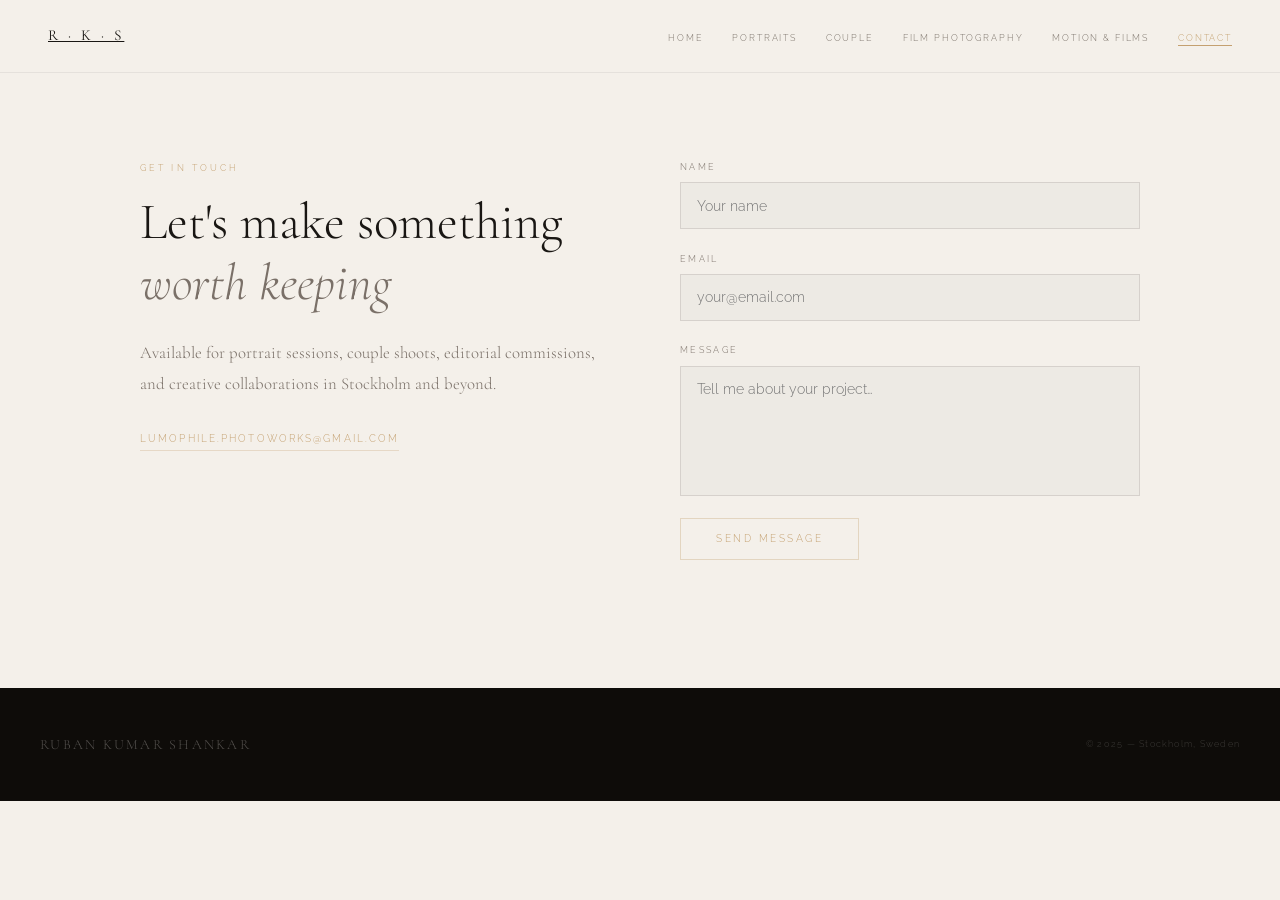
==== contact.html @ 55013506 "Add files via upload" ====
<!DOCTYPE html>
<html lang="en">
<head>
  <meta charset="UTF-8"/>
  <meta name="viewport" content="width=device-width, initial-scale=1.0"/>
  <title>Contact — Ruban Kumar Shankar</title>
  <link rel="preconnect" href="https://fonts.googleapis.com"/>
  <link rel="preconnect" href="https://fonts.gstatic.com" crossorigin/>
  <link href="https://fonts.googleapis.com/css2?family=Cormorant+Garamond:ital,wght@0,300;0,400;0,500;1,300;1,400&family=Raleway:wght@200;300;400;500&display=swap" rel="stylesheet"/>
  <link rel="stylesheet" href="style.css"/>
</head>
<body>
<nav id="main-nav">
  <a class="nav-brand" href="index.html">R · K · S</a>
  <ul class="nav-links" id="nav-links">
    <li><a id="nav-home" href="index.html">Home</a></li>
    <li><a id="nav-portraits" href="portraits.html">Portraits</a></li>
    <li><a id="nav-couple" href="couple.html">Couple</a></li>
    <li><a id="nav-film" href="film.html">Film Photography</a></li>
    <li><a id="nav-motion" href="motion.html">Motion &amp; Films</a></li>
    <li><a id="nav-contact" href="contact.html">Contact</a></li>
  </ul>
  <button class="nav-toggle" id="nav-toggle" aria-label="Menu">
    <span></span><span></span><span></span>
  </button>
</nav>
<section class="contact-page">
    <div class="container">
      <div class="contact-inner">
        <div class="contact-left reveal">
          <span class="section-label">Get in Touch</span>
          <h2>Let's make something<br><em>worth keeping</em></h2>
          <p>Available for portrait sessions, couple shoots, editorial commissions, and creative collaborations in Stockholm and beyond.</p>
          <a class="email-link" href="mailto:lumophile.photoworks@gmail.com">lumophile.photoworks@gmail.com</a>
        </div>
        <div class="reveal" style="transition-delay:.15s">
          <form class="contact-form" id="contact-form" name="contact" method="POST" data-netlify="true" netlify-honeypot="bot-field" action="thank-you.html">
            <input type="hidden" name="form-name" value="contact"/>
            <p hidden>
              <label>Don’t fill this out if you're human: <input name="bot-field"/></label>
            </p>
            <div class="form-field"><label for="cf-name">Name</label><input type="text" id="cf-name" name="name" placeholder="Your name" required/></div>
            <div class="form-field"><label for="cf-email">Email</label><input type="email" id="cf-email" name="email" placeholder="your@email.com" required/></div>
            <div class="form-field"><label for="cf-msg">Message</label><textarea id="cf-msg" name="message" placeholder="Tell me about your project…" required></textarea></div>
            <button class="btn-submit" type="submit">Send Message</button>
            <p class="form-success" id="form-success">Sending…</p>
          </form>
        </div>
      </div>
    </div>
  </section>
  <footer><span class="footer-brand">Ruban Kumar Shankar</span><span class="footer-copy">© 2025 — Stockholm, Sweden</span></footer>
<div class="modal-overlay" id="session-modal" onclick="closeModal(event)">
  <div class="modal-nav-bar" onclick="event.stopPropagation()">
    <div>
      <div class="modal-title" id="modal-title">Session</div>
      <div class="modal-meta" id="modal-meta">Portrait · Stockholm</div>
    </div>
    <button class="modal-close" onclick="closeModalBtn()">✕</button>
  </div>
  <div class="modal-body" onclick="event.stopPropagation()" id="modal-body"></div>
</div>
<script src="site.js"></script>
</body>
</html>
---- style.css ----
:root {
      --ink:   #191613;
      --paper: #f4f0ea;
      --ghost: #edeae4;
      --warm:  #c4a070;
      --muted: #7a7068;
      --serif: 'Cormorant Garamond', Georgia, serif;
      --sans:  'Raleway', sans-serif;
      --ease:  cubic-bezier(.25,.46,.45,.94);
    }
    *, *::before, *::after { box-sizing: border-box; margin: 0; padding: 0; }
    html { scroll-behavior: smooth; }
    body { background: var(--paper); color: var(--ink); font-family: var(--sans); font-weight: 300; line-height: 1.7; overflow-x: hidden; }

    /* PAGE SYSTEM */
    .page { display: none; }
    .page.active { display: block; animation: pageIn .65s var(--ease) forwards; }
    @keyframes pageIn { from { opacity:0; transform:translateY(14px); } to { opacity:1; transform:translateY(0); } }

    /* NAV */
    nav { position:fixed; top:0; left:0; right:0; z-index:200; display:flex; align-items:center; justify-content:space-between; padding:1.4rem 3rem; transition:background .4s var(--ease), box-shadow .4s; }
    nav.scrolled { background:rgba(244,240,234,.93); backdrop-filter:blur(14px); -webkit-backdrop-filter:blur(14px); box-shadow:0 1px 0 rgba(0,0,0,.06); }
    .nav-brand { font-family:var(--serif); font-size:.95rem; font-weight:400; letter-spacing:.2em; text-transform:uppercase; color:var(--paper); cursor:pointer; transition:color .3s; }
    nav.scrolled .nav-brand { color:var(--ink); }
    .nav-links { display:flex; gap:1.8rem; list-style:none; }
    .nav-links a { font-size:.58rem; letter-spacing:.2em; text-transform:uppercase; color:rgba(244,240,234,.8); text-decoration:none; cursor:pointer; position:relative; transition:color .3s; white-space:nowrap; }
    .nav-links a::after { content:''; position:absolute; bottom:-3px; left:0; width:0; height:1px; background:var(--warm); transition:width .35s var(--ease); }
    .nav-links a:hover::after, .nav-links a.active::after { width:100%; }
    .nav-links a.active { color:var(--warm); }
    nav.scrolled .nav-links a { color:var(--muted); }
    nav.scrolled .nav-links a.active { color:var(--warm); }
    .nav-toggle { display:none; background:none; border:none; cursor:pointer; padding:4px; }
    .nav-toggle span { display:block; width:20px; height:1px; background:var(--paper); margin:5px 0; transition:background .3s; }
    nav.scrolled .nav-toggle span { background:var(--ink); }

    /* HERO */
    .hero { height:100vh; min-height:580px; background:var(--ink); display:flex; flex-direction:column; align-items:center; justify-content:center; position:relative; overflow:hidden; }
    .hero::before { content:''; position:absolute; inset:0; background:radial-gradient(ellipse 80% 70% at 30% 60%, rgba(50,32,14,.6) 0%, transparent 70%), radial-gradient(ellipse 60% 60% at 75% 30%, rgba(20,28,38,.5) 0%, transparent 65%), linear-gradient(175deg, #1e1810 0%, #12100d 40%, #0e0c09 100%); }
    .hero::after { content:''; position:absolute; inset:0; pointer-events:none; z-index:1; background:repeating-linear-gradient(0deg, transparent, transparent 2px, rgba(255,255,255,.012) 2px, rgba(255,255,255,.012) 3px); }
    .hero-content { position:relative; z-index:2; text-align:center; padding:0 2rem; }
    .hero-eyebrow { font-size:.58rem; letter-spacing:.4em; text-transform:uppercase; color:var(--warm); opacity:0; animation:up .9s var(--ease) .3s forwards; }
    .hero-name { font-family:var(--serif); font-size:clamp(3.2rem, 9vw, 8rem); font-weight:300; line-height:1.0; letter-spacing:.04em; color:var(--paper); margin:.9rem 0 .5rem; opacity:0; animation:up 1s var(--ease) .55s forwards; }
    .hero-name em { font-style:italic; color:rgba(244,240,234,.5); font-weight:300; }
    .hero-sub { font-family:var(--serif); font-size:clamp(.95rem,2vw,1.25rem); font-style:italic; font-weight:300; color:rgba(244,240,234,.45); letter-spacing:.05em; opacity:0; animation:up .9s var(--ease) .8s forwards; }
    .hero-cta { display:inline-block; margin-top:2.8rem; font-size:.58rem; letter-spacing:.26em; text-transform:uppercase; color:var(--warm); text-decoration:none; cursor:pointer; border:1px solid rgba(196,160,112,.35); padding:.85rem 2.2rem; transition:background .3s, color .3s, border-color .3s; opacity:0; animation:up .8s var(--ease) 1.1s forwards; }
    .hero-cta:hover { background:var(--warm); color:var(--ink); border-color:var(--warm); }
    .hero-scroll { position:absolute; bottom:2.5rem; left:50%; transform:translateX(-50%); display:flex; flex-direction:column; align-items:center; gap:.5rem; cursor:pointer; opacity:0; animation:up .7s var(--ease) 1.5s forwards; }
    .hero-scroll span { font-size:.5rem; letter-spacing:.28em; text-transform:uppercase; color:rgba(244,240,234,.3); }
    .scroll-line { width:1px; height:44px; background:linear-gradient(to bottom, var(--warm), transparent); animation:pulse 2.2s ease-in-out infinite; }
    @keyframes pulse { 0%,100%{opacity:.35} 50%{opacity:1} }
    @keyframes up { from{opacity:0;transform:translateY(22px)} to{opacity:1;transform:translateY(0)} }

    /* LAYOUT */
    .container { max-width:1080px; margin:0 auto; padding:0 2.5rem; }
    .container-wide { max-width:1300px; margin:0 auto; padding:0 2rem; }
    section { padding:7rem 0; }
    .section-label { font-size:.57rem; letter-spacing:.34em; text-transform:uppercase; color:var(--warm); margin-bottom:1rem; display:block; }
    .section-heading { font-family:var(--serif); font-size:clamp(2rem,5vw,3.6rem); font-weight:300; line-height:1.15; color:var(--ink); }
    .section-heading em { font-style:italic; color:var(--muted); }
    .reveal { opacity:0; transform:translateY(28px); transition:opacity .8s var(--ease), transform .8s var(--ease); }
    .reveal.visible { opacity:1; transform:translateY(0); }

    /* ABOUT */
    .about { background:var(--paper); }
    .about-grid { display:grid; grid-template-columns:1fr 1fr; gap:5rem; align-items:center; }
    .about-text p { font-family:var(--serif); font-size:1.18rem; font-weight:300; line-height:1.85; color:var(--muted); margin-top:1.6rem; }
    .about-text p strong { color:var(--ink); font-weight:400; }
    .divider { width:38px; height:1px; background:var(--warm); margin:1.8rem 0; }
    .about-quote { background:var(--ghost); padding:2.8rem 2.4rem; border-left:2px solid var(--warm); }
    .about-quote blockquote { font-family:var(--serif); font-size:1.4rem; font-weight:300; font-style:italic; line-height:1.65; color:var(--ink); }
    .about-quote cite { display:block; margin-top:1.3rem; font-style:normal; font-size:.58rem; letter-spacing:.22em; text-transform:uppercase; color:var(--warm); }

    /* HOME WORK TEASER */
    .work-teaser { background:var(--ink); }
    .work-teaser-header { display:flex; justify-content:space-between; align-items:flex-end; margin-bottom:3rem; }
    .work-teaser-header a { font-size:.58rem; letter-spacing:.22em; text-transform:uppercase; color:var(--warm); text-decoration:none; cursor:pointer; border-bottom:1px solid rgba(196,160,112,.3); padding-bottom:2px; transition:border-color .3s; }
    .work-teaser-header a:hover { border-color:var(--warm); }
    .home-feature-grid { display:grid; grid-template-columns:1fr 1fr; gap:1.2rem; }
    .home-feature-card { position:relative; overflow:hidden; aspect-ratio:4/5; cursor:pointer; background:#1a1612; }
    .home-feature-card img { width:100%; height:100%; object-fit:cover; filter:brightness(.92) saturate(.85); transition:transform .7s var(--ease), filter .7s var(--ease); display:block; }
    .home-feature-card:hover img { transform:scale(1.04); filter:brightness(.75) saturate(.7); }
    .home-feature-card .card-label { position:absolute; bottom:0; left:0; right:0; padding:2.5rem 1.5rem 1.5rem; background:linear-gradient(to top, rgba(10,8,6,.85), transparent); opacity:0; transform:translateY(6px); transition:opacity .4s var(--ease), transform .4s var(--ease); }
    .home-feature-card:hover .card-label { opacity:1; transform:translateY(0); }
    .card-label span { font-size:.58rem; letter-spacing:.24em; text-transform:uppercase; color:var(--paper); }
    .card-label .cat { color:var(--warm); font-size:.52rem; display:block; margin-bottom:.3rem; }

    /* GALLERY HERO */
    .gallery-hero { padding-top:10rem; padding-bottom:5rem; background:var(--paper); text-align:center; }
    .gallery-hero p { font-family:var(--serif); font-style:italic; font-size:1.1rem; color:var(--muted); max-width:540px; margin:1.2rem auto 0; }

    /* PORTRAITS GRID */
    .portraits-grid { display:grid; grid-template-columns:repeat(3,1fr); gap:2px; background:rgba(25,22,19,.06); }
    .portrait-card { position:relative; overflow:hidden; aspect-ratio:3/4; cursor:pointer; background:var(--ghost); }
    .portrait-card img { width:100%; height:100%; object-fit:cover; display:block; filter:brightness(.95) saturate(.88); transition:transform .7s var(--ease), filter .6s var(--ease); }
    .portrait-card:hover img { transform:scale(1.05); filter:brightness(.72) saturate(.7); }
    .portrait-card .p-label { position:absolute; bottom:0; left:0; right:0; padding:3rem 1.2rem 1.2rem; background:linear-gradient(to top, rgba(12,10,8,.9), transparent); transform:translateY(8px); opacity:0; transition:opacity .4s var(--ease), transform .4s var(--ease); }
    .portrait-card:hover .p-label { opacity:1; transform:translateY(0); }
    .p-label .name { font-family:var(--serif); font-size:1.2rem; font-weight:300; color:var(--paper); }
    .p-label .type { font-size:.52rem; letter-spacing:.24em; text-transform:uppercase; color:var(--warm); }

    /* COUPLE GRID */
    .couple-grid { display:grid; grid-template-columns:1fr 1fr; gap:1.5rem; margin-top:3.5rem; }
    .couple-card { position:relative; overflow:hidden; aspect-ratio:4/5; cursor:pointer; background:var(--ghost); }
    .couple-card img { width:100%; height:100%; object-fit:cover; display:block; filter:brightness(.95) saturate(.82); transition:transform .7s var(--ease), filter .6s var(--ease); }
    .couple-card:hover img { transform:scale(1.04); filter:brightness(.72) saturate(.7); }
    .couple-card .c-label { position:absolute; bottom:0; left:0; right:0; padding:3rem 1.5rem 1.5rem; background:linear-gradient(to top, rgba(12,10,8,.88), transparent); transform:translateY(6px); opacity:0; transition:opacity .4s var(--ease), transform .4s var(--ease); }
    .couple-card:hover .c-label { opacity:1; transform:translateY(0); }
    .c-label .name { font-family:var(--serif); font-size:1.25rem; font-weight:300; color:var(--paper); }
    .c-label .type { font-size:.52rem; letter-spacing:.24em; text-transform:uppercase; color:var(--warm); }

    /* MODAL */
    .modal-overlay { position:fixed; inset:0; z-index:500; background:rgba(15,12,10,.97); backdrop-filter:blur(8px); display:none; flex-direction:column; opacity:0; transition:opacity .4s var(--ease); }
    .modal-overlay.open { display:flex; }
    .modal-overlay.visible { opacity:1; }
    .modal-nav-bar { display:flex; align-items:center; justify-content:space-between; padding:1.4rem 2.5rem; border-bottom:1px solid rgba(244,240,234,.08); flex-shrink:0; }
    .modal-title { font-family:var(--serif); font-size:1.5rem; font-weight:300; color:var(--paper); }
    .modal-meta { font-size:.55rem; letter-spacing:.22em; text-transform:uppercase; color:var(--warm); margin-top:.2rem; }
    .modal-close { background:none; border:1px solid rgba(244,240,234,.15); color:var(--paper); width:36px; height:36px; cursor:pointer; font-size:1rem; display:flex; align-items:center; justify-content:center; transition:background .3s; }
    .modal-close:hover { background:rgba(244,240,234,.08); }
    .modal-body { flex:1; overflow:auto; padding:2rem 2.5rem 2.5rem; display:flex; flex-direction:column; }
    .modal-embed { position:relative; flex:1; min-height:400px; }
    .modal-embed iframe { position:absolute; inset:0; width:100%; height:100%; border:none; }
    .modal-cover { display:flex; flex-direction:column; align-items:center; justify-content:center; gap:2rem; flex:1; }
    .modal-cover img { max-height:60vh; max-width:100%; object-fit:contain; filter:brightness(.94) saturate(.86); }
    .modal-cover-note { text-align:center; max-width:440px; }
    .modal-cover-note .label { font-size:.55rem; letter-spacing:.26em; text-transform:uppercase; color:var(--warm); margin-bottom:.8rem; display:block; }
    .modal-cover-note p { font-family:var(--serif); font-style:italic; font-size:.95rem; color:rgba(244,240,234,.4); line-height:1.7; }

    /* FILM PAGE */
    .film-dark-hero { height:65vh; min-height:440px; background:linear-gradient(155deg, #1c1510, #0d0b09 55%, #1a1610); display:flex; flex-direction:column; align-items:center; justify-content:center; position:relative; overflow:hidden; }
    .film-dark-hero::before { content:''; position:absolute; inset:0; background:repeating-linear-gradient(0deg, transparent, transparent 3px, rgba(255,255,255,.007) 3px, rgba(255,255,255,.007) 4px); }
    .film-dark-hero-content { position:relative; z-index:1; text-align:center; padding:0 2rem; }
    .film-dark-hero h1 { font-family:var(--serif); font-size:clamp(2.8rem,8vw,6.5rem); font-weight:300; color:var(--paper); letter-spacing:.07em; line-height:1.05; }
    .film-dark-hero p { font-family:var(--serif); font-style:italic; font-size:1.05rem; color:rgba(244,240,234,.4); margin-top:.8rem; }
    .film-intro { background:var(--paper); padding:5rem 0 3rem; }
    .film-intro-inner { max-width:640px; margin:0 auto; text-align:center; }
    .film-intro-inner p { font-family:var(--serif); font-size:1.15rem; font-weight:300; font-style:italic; line-height:1.85; color:var(--muted); }
    .film-intro-inner .hr { width:36px; height:1px; background:var(--warm); margin:2.2rem auto; }
    .film-embed-section { background:var(--ghost); padding:4rem 0 6rem; }
    .embed-block { max-width:1100px; margin:0 auto; padding:0 2rem; }
    .embed-label { font-size:.56rem; letter-spacing:.3em; text-transform:uppercase; color:var(--warm); margin-bottom:1.5rem; display:block; }
    .lr-wrap { position:relative; padding-bottom:56%; height:0; overflow:hidden; box-shadow:0 24px 72px rgba(18,15,12,.2); border:1px solid rgba(122,112,104,.12); }
    .lr-wrap iframe { position:absolute; top:0; left:0; width:100%; height:100%; border:none; }

    /* MOTION PAGE */
    .motion-page { padding-top:10rem; padding-bottom:8rem; }
    .motion-content p { font-family:var(--serif); font-size:1.1rem; font-weight:300; line-height:1.85; color:var(--muted); margin-top:1.4rem; }
    .motion-project { margin-top:5rem; }
    .project-head { margin-bottom:2rem; }
    .project-head h3 { font-family:var(--serif); font-size:2rem; font-weight:300; }
    .project-head p { font-family:var(--serif); font-style:italic; color:var(--muted); margin-top:.5rem; line-height:1.7; }
    .video-embed { position:relative; padding-bottom:56.25%; height:0; overflow:hidden; background:var(--ink); box-shadow:0 20px 60px rgba(18,15,12,.18); }
    .video-embed iframe { position:absolute; inset:0; width:100%; height:100%; border:none; }
    .video-placeholder { position:absolute; inset:0; display:flex; flex-direction:column; align-items:center; justify-content:center; gap:1rem; }
    .video-placeholder p { font-size:.6rem; letter-spacing:.22em; text-transform:uppercase; color:rgba(244,240,234,.3); }
    .play-icon { width:56px; height:56px; border:1px solid rgba(244,240,234,.2); border-radius:50%; display:flex; align-items:center; justify-content:center; }
    .play-icon::after { content:''; width:0; height:0; border-top:9px solid transparent; border-bottom:9px solid transparent; border-left:16px solid rgba(244,240,234,.4); margin-left:4px; }

    /* CONTACT PAGE */
    .contact-page { padding-top:10rem; padding-bottom:8rem; }
    .contact-inner { display:grid; grid-template-columns:1fr 1fr; gap:5rem; }
    .contact-left h2 { font-family:var(--serif); font-size:clamp(2rem,5vw,3.2rem); font-weight:300; line-height:1.2; }
    .contact-left h2 em { font-style:italic; color:var(--muted); }
    .contact-left p { font-family:var(--serif); font-size:1.05rem; color:var(--muted); margin-top:1.5rem; line-height:1.8; }
    .contact-left .email-link { display:inline-block; margin-top:2rem; font-size:.6rem; letter-spacing:.22em; text-transform:uppercase; color:var(--warm); text-decoration:none; border-bottom:1px solid rgba(196,160,112,.3); padding-bottom:3px; transition:border-color .3s; }
    .contact-left .email-link:hover { border-color:var(--warm); }
    .contact-form { display:flex; flex-direction:column; gap:1.4rem; }
    .form-field { display:flex; flex-direction:column; gap:.45rem; }
    .form-field label { font-size:.56rem; letter-spacing:.26em; text-transform:uppercase; color:var(--muted); }
    .form-field input, .form-field textarea { background:var(--ghost); border:1px solid rgba(122,112,104,.2); color:var(--ink); padding:.9rem 1rem; font-family:var(--sans); font-size:.85rem; font-weight:300; outline:none; transition:border-color .3s; resize:none; }
    .form-field input:focus, .form-field textarea:focus { border-color:var(--warm); }
    .form-field textarea { min-height:130px; }
    .btn-submit { align-self:flex-start; font-size:.6rem; letter-spacing:.26em; text-transform:uppercase; color:var(--warm); background:transparent; border:1px solid rgba(196,160,112,.35); padding:.9rem 2.2rem; cursor:pointer; font-family:var(--sans); font-weight:300; transition:background .3s, color .3s, border-color .3s; }
    .btn-submit:hover { background:var(--warm); color:var(--ink); border-color:var(--warm); }
    .form-success { display:none; font-family:var(--serif); font-style:italic; color:var(--warm); font-size:1rem; }

    /* FOOTER */
    footer { background:#0e0c09; padding:2.8rem 2.5rem; display:flex; justify-content:space-between; align-items:center; flex-wrap:wrap; gap:1rem; }
    .footer-brand { font-family:var(--serif); font-size:.88rem; letter-spacing:.16em; text-transform:uppercase; color:rgba(244,240,234,.3); }
    .footer-copy { font-size:.55rem; letter-spacing:.14em; color:rgba(244,240,234,.2); }

    /* RESPONSIVE */
    @media (max-width:860px) {
      nav { padding:1.2rem 1.5rem; }
      .nav-links { position:fixed; top:0; right:-100%; height:100vh; width:65%; background:var(--ink); flex-direction:column; justify-content:center; align-items:center; gap:2.2rem; z-index:210; transition:right .4s var(--ease); }
      .nav-links.open { right:0; }
      .nav-links a { font-size:.75rem; color:rgba(244,240,234,.7) !important; }
      .nav-links a.active { color:var(--warm) !important; }
      .nav-toggle { display:block; z-index:300; }
      .about-grid, .contact-inner { grid-template-columns:1fr; gap:3rem; }
      .home-feature-grid { grid-template-columns:1fr; }
      .portraits-grid { grid-template-columns:repeat(2,1fr); }
      .couple-grid { grid-template-columns:1fr; }
      .work-teaser-header { flex-direction:column; align-items:flex-start; gap:1rem; }
    }
    @media (max-width:480px) {
      section { padding:4.5rem 0; }
      .portraits-grid { grid-template-columns:1fr 1fr; }
    }
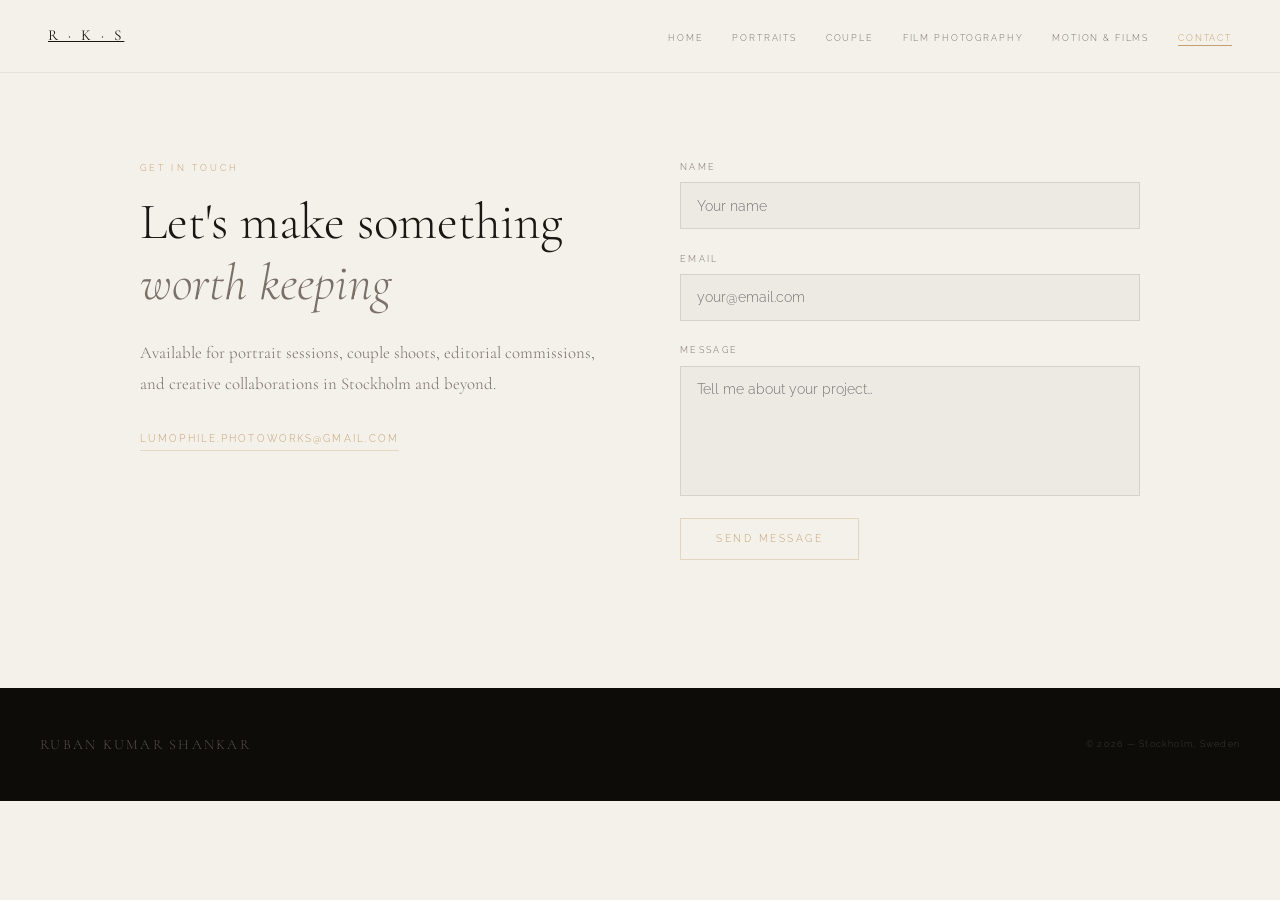
==== commit db748f21: "few corrections" ====
--- a/contact.html
+++ b/contact.html
@@ -49,7 +49,7 @@
       </div>
     </div>
   </section>
-  <footer><span class="footer-brand">Ruban Kumar Shankar</span><span class="footer-copy">© 2025 — Stockholm, Sweden</span></footer>
+  <footer><span class="footer-brand">Ruban Kumar Shankar</span><span class="footer-copy">© 2026 — Stockholm, Sweden</span></footer>
 <div class="modal-overlay" id="session-modal" onclick="closeModal(event)">
   <div class="modal-nav-bar" onclick="event.stopPropagation()">
     <div>
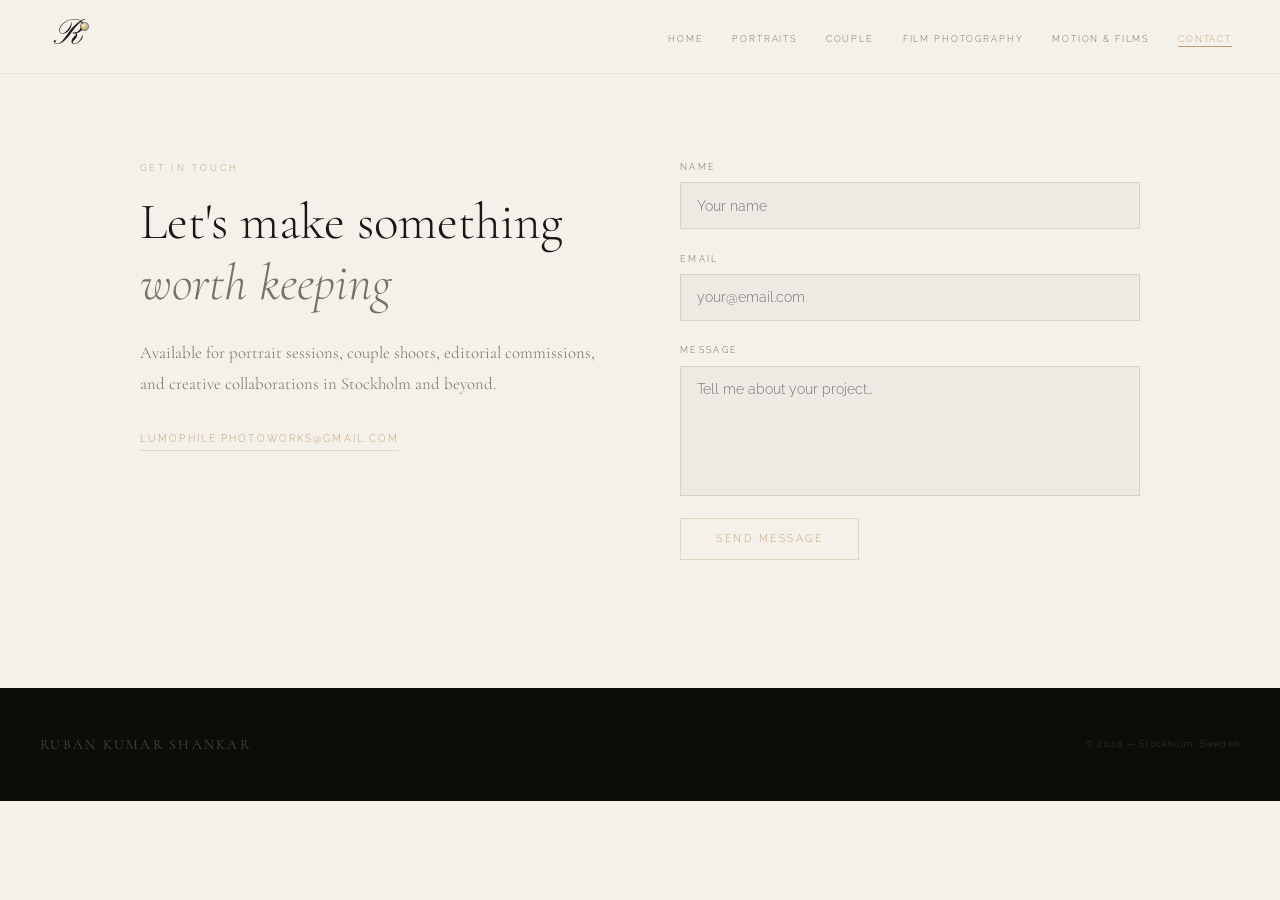
==== commit 86157431: "logo edit" ====
--- a/contact.html
+++ b/contact.html
@@ -11,7 +11,7 @@
 </head>
 <body>
 <nav id="main-nav">
-  <a class="nav-brand" href="index.html">R · K · S</a>
+  <a class="nav-brand flashr" href="index.html" aria-label="Home"><span class="flashr-r">R</span><span class="flashr-bulb"></span><span class="flashr-glow"></span><span class="flashr-sweep"></span><span class="flashr-burst"></span></a>
   <ul class="nav-links" id="nav-links">
     <li><a id="nav-home" href="index.html">Home</a></li>
     <li><a id="nav-portraits" href="portraits.html">Portraits</a></li>
--- a/style.css
+++ b/style.css
@@ -1,199 +1,229 @@
-:root {
-      --ink:   #191613;
-      --paper: #f4f0ea;
-      --ghost: #edeae4;
-      --warm:  #c4a070;
-      --muted: #7a7068;
-      --serif: 'Cormorant Garamond', Georgia, serif;
-      --sans:  'Raleway', sans-serif;
-      --ease:  cubic-bezier(.25,.46,.45,.94);
-    }
-    *, *::before, *::after { box-sizing: border-box; margin: 0; padding: 0; }
-    html { scroll-behavior: smooth; }
-    body { background: var(--paper); color: var(--ink); font-family: var(--sans); font-weight: 300; line-height: 1.7; overflow-x: hidden; }
+@import url('https://fonts.googleapis.com/css2?family=Pinyon+Script&display=swap');
 
-    /* PAGE SYSTEM */
-    .page { display: none; }
-    .page.active { display: block; animation: pageIn .65s var(--ease) forwards; }
-    @keyframes pageIn { from { opacity:0; transform:translateY(14px); } to { opacity:1; transform:translateY(0); } }
-
-    /* NAV */
-    nav { position:fixed; top:0; left:0; right:0; z-index:200; display:flex; align-items:center; justify-content:space-between; padding:1.4rem 3rem; transition:background .4s var(--ease), box-shadow .4s; }
-    nav.scrolled { background:rgba(244,240,234,.93); backdrop-filter:blur(14px); -webkit-backdrop-filter:blur(14px); box-shadow:0 1px 0 rgba(0,0,0,.06); }
-    .nav-brand { font-family:var(--serif); font-size:.95rem; font-weight:400; letter-spacing:.2em; text-transform:uppercase; color:var(--paper); cursor:pointer; transition:color .3s; }
+:root {
+      --ink:   #191613;
+      --paper: #f4f0ea;
+      --ghost: #edeae4;
+      --warm:  #c4a070;
+      --muted: #7a7068;
+      --serif: 'Cormorant Garamond', Georgia, serif;
+      --sans:  'Raleway', sans-serif;
+      --ease:  cubic-bezier(.25,.46,.45,.94);
+    }
+    *, *::before, *::after { box-sizing: border-box; margin: 0; padding: 0; }
+    html { scroll-behavior: smooth; }
+    body { background: var(--paper); color: var(--ink); font-family: var(--sans); font-weight: 300; line-height: 1.7; overflow-x: hidden; }
+
+    /* PAGE SYSTEM */
+    .page { display: none; }
+    .page.active { display: block; animation: pageIn .65s var(--ease) forwards; }
+    @keyframes pageIn { from { opacity:0; transform:translateY(14px); } to { opacity:1; transform:translateY(0); } }
+
+    /* NAV */
+    nav { position:fixed; top:0; left:0; right:0; z-index:200; display:flex; align-items:center; justify-content:space-between; padding:1.4rem 3rem; transition:background .4s var(--ease), box-shadow .4s; }
+    nav.scrolled { background:rgba(244,240,234,.93); backdrop-filter:blur(14px); -webkit-backdrop-filter:blur(14px); box-shadow:0 1px 0 rgba(0,0,0,.06); }
+    .nav-brand { font-family:var(--serif); font-size:.95rem; font-weight:400; letter-spacing:.2em; text-transform:uppercase; color:var(--paper); cursor:pointer; transition:color .3s; }
     nav.scrolled .nav-brand { color:var(--ink); }
-    .nav-links { display:flex; gap:1.8rem; list-style:none; }
-    .nav-links a { font-size:.58rem; letter-spacing:.2em; text-transform:uppercase; color:rgba(244,240,234,.8); text-decoration:none; cursor:pointer; position:relative; transition:color .3s; white-space:nowrap; }
-    .nav-links a::after { content:''; position:absolute; bottom:-3px; left:0; width:0; height:1px; background:var(--warm); transition:width .35s var(--ease); }
-    .nav-links a:hover::after, .nav-links a.active::after { width:100%; }
-    .nav-links a.active { color:var(--warm); }
-    nav.scrolled .nav-links a { color:var(--muted); }
-    nav.scrolled .nav-links a.active { color:var(--warm); }
-    .nav-toggle { display:none; background:none; border:none; cursor:pointer; padding:4px; }
-    .nav-toggle span { display:block; width:20px; height:1px; background:var(--paper); margin:5px 0; transition:background .3s; }
-    nav.scrolled .nav-toggle span { background:var(--ink); }
-
-    /* HERO */
-    .hero { height:100vh; min-height:580px; background:var(--ink); display:flex; flex-direction:column; align-items:center; justify-content:center; position:relative; overflow:hidden; }
-    .hero::before { content:''; position:absolute; inset:0; background:radial-gradient(ellipse 80% 70% at 30% 60%, rgba(50,32,14,.6) 0%, transparent 70%), radial-gradient(ellipse 60% 60% at 75% 30%, rgba(20,28,38,.5) 0%, transparent 65%), linear-gradient(175deg, #1e1810 0%, #12100d 40%, #0e0c09 100%); }
-    .hero::after { content:''; position:absolute; inset:0; pointer-events:none; z-index:1; background:repeating-linear-gradient(0deg, transparent, transparent 2px, rgba(255,255,255,.012) 2px, rgba(255,255,255,.012) 3px); }
-    .hero-content { position:relative; z-index:2; text-align:center; padding:0 2rem; }
-    .hero-eyebrow { font-size:.58rem; letter-spacing:.4em; text-transform:uppercase; color:var(--warm); opacity:0; animation:up .9s var(--ease) .3s forwards; }
-    .hero-name { font-family:var(--serif); font-size:clamp(3.2rem, 9vw, 8rem); font-weight:300; line-height:1.0; letter-spacing:.04em; color:var(--paper); margin:.9rem 0 .5rem; opacity:0; animation:up 1s var(--ease) .55s forwards; }
-    .hero-name em { font-style:italic; color:rgba(244,240,234,.5); font-weight:300; }
-    .hero-sub { font-family:var(--serif); font-size:clamp(.95rem,2vw,1.25rem); font-style:italic; font-weight:300; color:rgba(244,240,234,.45); letter-spacing:.05em; opacity:0; animation:up .9s var(--ease) .8s forwards; }
-    .hero-cta { display:inline-block; margin-top:2.8rem; font-size:.58rem; letter-spacing:.26em; text-transform:uppercase; color:var(--warm); text-decoration:none; cursor:pointer; border:1px solid rgba(196,160,112,.35); padding:.85rem 2.2rem; transition:background .3s, color .3s, border-color .3s; opacity:0; animation:up .8s var(--ease) 1.1s forwards; }
-    .hero-cta:hover { background:var(--warm); color:var(--ink); border-color:var(--warm); }
-    .hero-scroll { position:absolute; bottom:2.5rem; left:50%; transform:translateX(-50%); display:flex; flex-direction:column; align-items:center; gap:.5rem; cursor:pointer; opacity:0; animation:up .7s var(--ease) 1.5s forwards; }
-    .hero-scroll span { font-size:.5rem; letter-spacing:.28em; text-transform:uppercase; color:rgba(244,240,234,.3); }
-    .scroll-line { width:1px; height:44px; background:linear-gradient(to bottom, var(--warm), transparent); animation:pulse 2.2s ease-in-out infinite; }
-    @keyframes pulse { 0%,100%{opacity:.35} 50%{opacity:1} }
-    @keyframes up { from{opacity:0;transform:translateY(22px)} to{opacity:1;transform:translateY(0)} }
-
-    /* LAYOUT */
-    .container { max-width:1080px; margin:0 auto; padding:0 2.5rem; }
-    .container-wide { max-width:1300px; margin:0 auto; padding:0 2rem; }
-    section { padding:7rem 0; }
-    .section-label { font-size:.57rem; letter-spacing:.34em; text-transform:uppercase; color:var(--warm); margin-bottom:1rem; display:block; }
-    .section-heading { font-family:var(--serif); font-size:clamp(2rem,5vw,3.6rem); font-weight:300; line-height:1.15; color:var(--ink); }
-    .section-heading em { font-style:italic; color:var(--muted); }
-    .reveal { opacity:0; transform:translateY(28px); transition:opacity .8s var(--ease), transform .8s var(--ease); }
-    .reveal.visible { opacity:1; transform:translateY(0); }
-
-    /* ABOUT */
-    .about { background:var(--paper); }
-    .about-grid { display:grid; grid-template-columns:1fr 1fr; gap:5rem; align-items:center; }
-    .about-text p { font-family:var(--serif); font-size:1.18rem; font-weight:300; line-height:1.85; color:var(--muted); margin-top:1.6rem; }
-    .about-text p strong { color:var(--ink); font-weight:400; }
-    .divider { width:38px; height:1px; background:var(--warm); margin:1.8rem 0; }
-    .about-quote { background:var(--ghost); padding:2.8rem 2.4rem; border-left:2px solid var(--warm); }
-    .about-quote blockquote { font-family:var(--serif); font-size:1.4rem; font-weight:300; font-style:italic; line-height:1.65; color:var(--ink); }
-    .about-quote cite { display:block; margin-top:1.3rem; font-style:normal; font-size:.58rem; letter-spacing:.22em; text-transform:uppercase; color:var(--warm); }
-
-    /* HOME WORK TEASER */
-    .work-teaser { background:var(--ink); }
-    .work-teaser-header { display:flex; justify-content:space-between; align-items:flex-end; margin-bottom:3rem; }
-    .work-teaser-header a { font-size:.58rem; letter-spacing:.22em; text-transform:uppercase; color:var(--warm); text-decoration:none; cursor:pointer; border-bottom:1px solid rgba(196,160,112,.3); padding-bottom:2px; transition:border-color .3s; }
-    .work-teaser-header a:hover { border-color:var(--warm); }
-    .home-feature-grid { display:grid; grid-template-columns:1fr 1fr; gap:1.2rem; }
-    .home-feature-card { position:relative; overflow:hidden; aspect-ratio:4/5; cursor:pointer; background:#1a1612; }
-    .home-feature-card img { width:100%; height:100%; object-fit:cover; filter:brightness(.92) saturate(.85); transition:transform .7s var(--ease), filter .7s var(--ease); display:block; }
-    .home-feature-card:hover img { transform:scale(1.04); filter:brightness(.75) saturate(.7); }
-    .home-feature-card .card-label { position:absolute; bottom:0; left:0; right:0; padding:2.5rem 1.5rem 1.5rem; background:linear-gradient(to top, rgba(10,8,6,.85), transparent); opacity:0; transform:translateY(6px); transition:opacity .4s var(--ease), transform .4s var(--ease); }
-    .home-feature-card:hover .card-label { opacity:1; transform:translateY(0); }
-    .card-label span { font-size:.58rem; letter-spacing:.24em; text-transform:uppercase; color:var(--paper); }
-    .card-label .cat { color:var(--warm); font-size:.52rem; display:block; margin-bottom:.3rem; }
-
-    /* GALLERY HERO */
-    .gallery-hero { padding-top:10rem; padding-bottom:5rem; background:var(--paper); text-align:center; }
-    .gallery-hero p { font-family:var(--serif); font-style:italic; font-size:1.1rem; color:var(--muted); max-width:540px; margin:1.2rem auto 0; }
-
-    /* PORTRAITS GRID */
-    .portraits-grid { display:grid; grid-template-columns:repeat(3,1fr); gap:2px; background:rgba(25,22,19,.06); }
-    .portrait-card { position:relative; overflow:hidden; aspect-ratio:3/4; cursor:pointer; background:var(--ghost); }
-    .portrait-card img { width:100%; height:100%; object-fit:cover; display:block; filter:brightness(.95) saturate(.88); transition:transform .7s var(--ease), filter .6s var(--ease); }
-    .portrait-card:hover img { transform:scale(1.05); filter:brightness(.72) saturate(.7); }
-    .portrait-card .p-label { position:absolute; bottom:0; left:0; right:0; padding:3rem 1.2rem 1.2rem; background:linear-gradient(to top, rgba(12,10,8,.9), transparent); transform:translateY(8px); opacity:0; transition:opacity .4s var(--ease), transform .4s var(--ease); }
-    .portrait-card:hover .p-label { opacity:1; transform:translateY(0); }
-    .p-label .name { font-family:var(--serif); font-size:1.2rem; font-weight:300; color:var(--paper); }
-    .p-label .type { font-size:.52rem; letter-spacing:.24em; text-transform:uppercase; color:var(--warm); }
-
-    /* COUPLE GRID */
-    .couple-grid { display:grid; grid-template-columns:1fr 1fr; gap:1.5rem; margin-top:3.5rem; }
-    .couple-card { position:relative; overflow:hidden; aspect-ratio:4/5; cursor:pointer; background:var(--ghost); }
-    .couple-card img { width:100%; height:100%; object-fit:cover; display:block; filter:brightness(.95) saturate(.82); transition:transform .7s var(--ease), filter .6s var(--ease); }
-    .couple-card:hover img { transform:scale(1.04); filter:brightness(.72) saturate(.7); }
-    .couple-card .c-label { position:absolute; bottom:0; left:0; right:0; padding:3rem 1.5rem 1.5rem; background:linear-gradient(to top, rgba(12,10,8,.88), transparent); transform:translateY(6px); opacity:0; transition:opacity .4s var(--ease), transform .4s var(--ease); }
-    .couple-card:hover .c-label { opacity:1; transform:translateY(0); }
-    .c-label .name { font-family:var(--serif); font-size:1.25rem; font-weight:300; color:var(--paper); }
-    .c-label .type { font-size:.52rem; letter-spacing:.24em; text-transform:uppercase; color:var(--warm); }
-
-    /* MODAL */
-    .modal-overlay { position:fixed; inset:0; z-index:500; background:rgba(15,12,10,.97); backdrop-filter:blur(8px); display:none; flex-direction:column; opacity:0; transition:opacity .4s var(--ease); }
-    .modal-overlay.open { display:flex; }
-    .modal-overlay.visible { opacity:1; }
-    .modal-nav-bar { display:flex; align-items:center; justify-content:space-between; padding:1.4rem 2.5rem; border-bottom:1px solid rgba(244,240,234,.08); flex-shrink:0; }
-    .modal-title { font-family:var(--serif); font-size:1.5rem; font-weight:300; color:var(--paper); }
-    .modal-meta { font-size:.55rem; letter-spacing:.22em; text-transform:uppercase; color:var(--warm); margin-top:.2rem; }
-    .modal-close { background:none; border:1px solid rgba(244,240,234,.15); color:var(--paper); width:36px; height:36px; cursor:pointer; font-size:1rem; display:flex; align-items:center; justify-content:center; transition:background .3s; }
-    .modal-close:hover { background:rgba(244,240,234,.08); }
-    .modal-body { flex:1; overflow:auto; padding:2rem 2.5rem 2.5rem; display:flex; flex-direction:column; }
-    .modal-embed { position:relative; flex:1; min-height:400px; }
-    .modal-embed iframe { position:absolute; inset:0; width:100%; height:100%; border:none; }
-    .modal-cover { display:flex; flex-direction:column; align-items:center; justify-content:center; gap:2rem; flex:1; }
-    .modal-cover img { max-height:60vh; max-width:100%; object-fit:contain; filter:brightness(.94) saturate(.86); }
-    .modal-cover-note { text-align:center; max-width:440px; }
-    .modal-cover-note .label { font-size:.55rem; letter-spacing:.26em; text-transform:uppercase; color:var(--warm); margin-bottom:.8rem; display:block; }
-    .modal-cover-note p { font-family:var(--serif); font-style:italic; font-size:.95rem; color:rgba(244,240,234,.4); line-height:1.7; }
-
-    /* FILM PAGE */
-    .film-dark-hero { height:65vh; min-height:440px; background:linear-gradient(155deg, #1c1510, #0d0b09 55%, #1a1610); display:flex; flex-direction:column; align-items:center; justify-content:center; position:relative; overflow:hidden; }
-    .film-dark-hero::before { content:''; position:absolute; inset:0; background:repeating-linear-gradient(0deg, transparent, transparent 3px, rgba(255,255,255,.007) 3px, rgba(255,255,255,.007) 4px); }
-    .film-dark-hero-content { position:relative; z-index:1; text-align:center; padding:0 2rem; }
-    .film-dark-hero h1 { font-family:var(--serif); font-size:clamp(2.8rem,8vw,6.5rem); font-weight:300; color:var(--paper); letter-spacing:.07em; line-height:1.05; }
-    .film-dark-hero p { font-family:var(--serif); font-style:italic; font-size:1.05rem; color:rgba(244,240,234,.4); margin-top:.8rem; }
-    .film-intro { background:var(--paper); padding:5rem 0 3rem; }
-    .film-intro-inner { max-width:640px; margin:0 auto; text-align:center; }
-    .film-intro-inner p { font-family:var(--serif); font-size:1.15rem; font-weight:300; font-style:italic; line-height:1.85; color:var(--muted); }
-    .film-intro-inner .hr { width:36px; height:1px; background:var(--warm); margin:2.2rem auto; }
-    .film-embed-section { background:var(--ghost); padding:4rem 0 6rem; }
-    .embed-block { max-width:1100px; margin:0 auto; padding:0 2rem; }
-    .embed-label { font-size:.56rem; letter-spacing:.3em; text-transform:uppercase; color:var(--warm); margin-bottom:1.5rem; display:block; }
-    .lr-wrap { position:relative; padding-bottom:56%; height:0; overflow:hidden; box-shadow:0 24px 72px rgba(18,15,12,.2); border:1px solid rgba(122,112,104,.12); }
-    .lr-wrap iframe { position:absolute; top:0; left:0; width:100%; height:100%; border:none; }
-
-    /* MOTION PAGE */
-    .motion-page { padding-top:10rem; padding-bottom:8rem; }
-    .motion-content p { font-family:var(--serif); font-size:1.1rem; font-weight:300; line-height:1.85; color:var(--muted); margin-top:1.4rem; }
-    .motion-project { margin-top:5rem; }
-    .project-head { margin-bottom:2rem; }
-    .project-head h3 { font-family:var(--serif); font-size:2rem; font-weight:300; }
-    .project-head p { font-family:var(--serif); font-style:italic; color:var(--muted); margin-top:.5rem; line-height:1.7; }
-    .video-embed { position:relative; padding-bottom:56.25%; height:0; overflow:hidden; background:var(--ink); box-shadow:0 20px 60px rgba(18,15,12,.18); }
-    .video-embed iframe { position:absolute; inset:0; width:100%; height:100%; border:none; }
-    .video-placeholder { position:absolute; inset:0; display:flex; flex-direction:column; align-items:center; justify-content:center; gap:1rem; }
-    .video-placeholder p { font-size:.6rem; letter-spacing:.22em; text-transform:uppercase; color:rgba(244,240,234,.3); }
-    .play-icon { width:56px; height:56px; border:1px solid rgba(244,240,234,.2); border-radius:50%; display:flex; align-items:center; justify-content:center; }
-    .play-icon::after { content:''; width:0; height:0; border-top:9px solid transparent; border-bottom:9px solid transparent; border-left:16px solid rgba(244,240,234,.4); margin-left:4px; }
-
-    /* CONTACT PAGE */
-    .contact-page { padding-top:10rem; padding-bottom:8rem; }
-    .contact-inner { display:grid; grid-template-columns:1fr 1fr; gap:5rem; }
-    .contact-left h2 { font-family:var(--serif); font-size:clamp(2rem,5vw,3.2rem); font-weight:300; line-height:1.2; }
-    .contact-left h2 em { font-style:italic; color:var(--muted); }
-    .contact-left p { font-family:var(--serif); font-size:1.05rem; color:var(--muted); margin-top:1.5rem; line-height:1.8; }
-    .contact-left .email-link { display:inline-block; margin-top:2rem; font-size:.6rem; letter-spacing:.22em; text-transform:uppercase; color:var(--warm); text-decoration:none; border-bottom:1px solid rgba(196,160,112,.3); padding-bottom:3px; transition:border-color .3s; }
-    .contact-left .email-link:hover { border-color:var(--warm); }
-    .contact-form { display:flex; flex-direction:column; gap:1.4rem; }
-    .form-field { display:flex; flex-direction:column; gap:.45rem; }
-    .form-field label { font-size:.56rem; letter-spacing:.26em; text-transform:uppercase; color:var(--muted); }
-    .form-field input, .form-field textarea { background:var(--ghost); border:1px solid rgba(122,112,104,.2); color:var(--ink); padding:.9rem 1rem; font-family:var(--sans); font-size:.85rem; font-weight:300; outline:none; transition:border-color .3s; resize:none; }
-    .form-field input:focus, .form-field textarea:focus { border-color:var(--warm); }
-    .form-field textarea { min-height:130px; }
-    .btn-submit { align-self:flex-start; font-size:.6rem; letter-spacing:.26em; text-transform:uppercase; color:var(--warm); background:transparent; border:1px solid rgba(196,160,112,.35); padding:.9rem 2.2rem; cursor:pointer; font-family:var(--sans); font-weight:300; transition:background .3s, color .3s, border-color .3s; }
-    .btn-submit:hover { background:var(--warm); color:var(--ink); border-color:var(--warm); }
-    .form-success { display:none; font-family:var(--serif); font-style:italic; color:var(--warm); font-size:1rem; }
-
-    /* FOOTER */
-    footer { background:#0e0c09; padding:2.8rem 2.5rem; display:flex; justify-content:space-between; align-items:center; flex-wrap:wrap; gap:1rem; }
-    .footer-brand { font-family:var(--serif); font-size:.88rem; letter-spacing:.16em; text-transform:uppercase; color:rgba(244,240,234,.3); }
-    .footer-copy { font-size:.55rem; letter-spacing:.14em; color:rgba(244,240,234,.2); }
-
-    /* RESPONSIVE */
-    @media (max-width:860px) {
-      nav { padding:1.2rem 1.5rem; }
-      .nav-links { position:fixed; top:0; right:-100%; height:100vh; width:65%; background:var(--ink); flex-direction:column; justify-content:center; align-items:center; gap:2.2rem; z-index:210; transition:right .4s var(--ease); }
-      .nav-links.open { right:0; }
-      .nav-links a { font-size:.75rem; color:rgba(244,240,234,.7) !important; }
-      .nav-links a.active { color:var(--warm) !important; }
-      .nav-toggle { display:block; z-index:300; }
-      .about-grid, .contact-inner { grid-template-columns:1fr; gap:3rem; }
-      .home-feature-grid { grid-template-columns:1fr; }
-      .portraits-grid { grid-template-columns:repeat(2,1fr); }
-      .couple-grid { grid-template-columns:1fr; }
-      .work-teaser-header { flex-direction:column; align-items:flex-start; gap:1rem; }
-    }
-    @media (max-width:480px) {
-      section { padding:4.5rem 0; }
-      .portraits-grid { grid-template-columns:1fr 1fr; }
+    /* FLASH R BRAND (Godox Lux) */
+    .nav-brand.flashr { position:relative; display:inline-block; padding:2px 5px; line-height:1; overflow:visible; text-decoration:none; letter-spacing:0; text-transform:none; }
+    .flashr-r { font-family:'Pinyon Script', cursive; font-size:2.2rem; line-height:.7; color:var(--paper); display:block; transition:color .3s; text-shadow:0 1px 8px rgba(0,0,0,.35); }
+    nav.scrolled .flashr-r { color:var(--ink); text-shadow:none; }
+    .flashr-bulb { position:absolute; top:1px; right:0; width:7px; height:7px; border-radius:50%; background:radial-gradient(circle at 40% 35%,#fff3d8,#c9a86e 60%,#6e5b3d); box-shadow:0 0 0 1px rgba(14,12,9,.55); }
+    .flashr-glow, .flashr-sweep, .flashr-burst { position:absolute; pointer-events:none; mix-blend-mode:screen; opacity:0; }
+    .flashr-glow { top:-8px; right:-14px; width:40px; height:40px; border-radius:50%; background:radial-gradient(circle,rgba(255,214,160,.9),transparent 66%); }
+    .flashr-sweep { top:-4px; left:-6px; width:22px; height:46px; background:linear-gradient(90deg,transparent,rgba(255,240,215,.6),transparent); }
+    .flashr-burst { left:50%; top:45%; width:100px; height:100px; border-radius:50%; background:radial-gradient(circle,#fff8ee,#ffdca6 40%,transparent 72%); transform:translate(-50%,-50%) scale(.15); }
+    .flashr:hover .flashr-glow { animation:flashr-flick .6s ease-out both; }
+    .flashr:hover .flashr-sweep { animation:flashr-sweep .7s ease-out both; }
+    .flashr.is-firing .flashr-burst { animation:flashr-bloom .5s ease-out both; }
+    @keyframes flashr-flick {0%{opacity:.35}18%{opacity:.9}26%{opacity:.45}40%{opacity:.8}100%{opacity:.7}}
+    @keyframes flashr-sweep {0%{opacity:0;transform:translateX(-120%) skewX(-18deg)}30%{opacity:.9}100%{opacity:0;transform:translateX(120%) skewX(-18deg)}}
+    @keyframes flashr-bloom {0%{opacity:0;transform:translate(-50%,-50%) scale(.15)}20%{opacity:1}100%{opacity:0;transform:translate(-50%,-50%) scale(3)}}
+    .nav-links { display:flex; gap:1.8rem; list-style:none; }
+    .nav-links a { font-size:.58rem; letter-spacing:.2em; text-transform:uppercase; color:rgba(244,240,234,.8); text-decoration:none; cursor:pointer; position:relative; transition:color .3s; white-space:nowrap; }
+    .nav-links a::after { content:''; position:absolute; bottom:-3px; left:0; width:0; height:1px; background:var(--warm); transition:width .35s var(--ease); }
+    .nav-links a:hover::after, .nav-links a.active::after { width:100%; }
+    .nav-links a.active { color:var(--warm); }
+    nav.scrolled .nav-links a { color:var(--muted); }
+    nav.scrolled .nav-links a.active { color:var(--warm); }
+    .nav-toggle { display:none; background:none; border:none; cursor:pointer; padding:4px; }
+    .nav-toggle span { display:block; width:20px; height:1px; background:var(--paper); margin:5px 0; transition:background .3s; }
+    nav.scrolled .nav-toggle span { background:var(--ink); }
+
+    /* HERO */
+    .hero { height:100vh; min-height:580px; background:var(--ink); display:flex; flex-direction:column; align-items:center; justify-content:center; position:relative; overflow:hidden; }
+    .hero::before { content:''; position:absolute; inset:0; background:radial-gradient(ellipse 80% 70% at 30% 60%, rgba(50,32,14,.6) 0%, transparent 70%), radial-gradient(ellipse 60% 60% at 75% 30%, rgba(20,28,38,.5) 0%, transparent 65%), linear-gradient(175deg, #1e1810 0%, #12100d 40%, #0e0c09 100%); }
+    .hero::after { content:''; position:absolute; inset:0; pointer-events:none; z-index:1; background:repeating-linear-gradient(0deg, transparent, transparent 2px, rgba(255,255,255,.012) 2px, rgba(255,255,255,.012) 3px); }
+    .hero-content { position:relative; z-index:2; text-align:center; padding:0 2rem; }
+    .hero-eyebrow { font-size:.58rem; letter-spacing:.4em; text-transform:uppercase; color:var(--warm); opacity:0; animation:up .9s var(--ease) .3s forwards; }
+    .hero-name { font-family:var(--serif); font-size:clamp(3.2rem, 9vw, 8rem); font-weight:300; line-height:1.0; letter-spacing:.04em; color:var(--paper); margin:.9rem 0 .5rem; opacity:0; animation:up 1s var(--ease) .55s forwards; }
+    .hero-name em { font-style:italic; color:rgba(244,240,234,.5); font-weight:300; }
+    .hero-sub { font-family:var(--serif); font-size:clamp(.95rem,2vw,1.25rem); font-style:italic; font-weight:300; color:rgba(244,240,234,.45); letter-spacing:.05em; opacity:0; animation:up .9s var(--ease) .8s forwards; }
+    .hero-cta { display:inline-block; margin-top:2.8rem; font-size:.58rem; letter-spacing:.26em; text-transform:uppercase; color:var(--warm); text-decoration:none; cursor:pointer; border:1px solid rgba(196,160,112,.35); padding:.85rem 2.2rem; transition:background .3s, color .3s, border-color .3s; opacity:0; animation:up .8s var(--ease) 1.1s forwards; }
+    .hero-cta:hover { background:var(--warm); color:var(--ink); border-color:var(--warm); }
+    .hero-scroll { position:absolute; bottom:2.5rem; left:50%; transform:translateX(-50%); display:flex; flex-direction:column; align-items:center; gap:.5rem; cursor:pointer; opacity:0; animation:up .7s var(--ease) 1.5s forwards; }
+    .hero-scroll span { font-size:.5rem; letter-spacing:.28em; text-transform:uppercase; color:rgba(244,240,234,.3); }
+    .scroll-line { width:1px; height:44px; background:linear-gradient(to bottom, var(--warm), transparent); animation:pulse 2.2s ease-in-out infinite; }
+    @keyframes pulse { 0%,100%{opacity:.35} 50%{opacity:1} }
+    @keyframes up { from{opacity:0;transform:translateY(22px)} to{opacity:1;transform:translateY(0)} }
+
+    /* LAYOUT */
+    .container { max-width:1080px; margin:0 auto; padding:0 2.5rem; }
+    .container-wide { max-width:1300px; margin:0 auto; padding:0 2rem; }
+    section { padding:7rem 0; }
+    .section-label { font-size:.57rem; letter-spacing:.34em; text-transform:uppercase; color:var(--warm); margin-bottom:1rem; display:block; }
+    .section-heading { font-family:var(--serif); font-size:clamp(2rem,5vw,3.6rem); font-weight:300; line-height:1.15; color:var(--ink); }
+    .section-heading em { font-style:italic; color:var(--muted); }
+    .reveal { opacity:0; transform:translateY(28px); transition:opacity .8s var(--ease), transform .8s var(--ease); }
+    .reveal.visible { opacity:1; transform:translateY(0); }
+
+    /* ABOUT */
+    .about { background:var(--paper); }
+    .about-grid { display:grid; grid-template-columns:1fr 1fr; gap:5rem; align-items:center; }
+    .about-text p { font-family:var(--serif); font-size:1.18rem; font-weight:300; line-height:1.85; color:var(--muted); margin-top:1.6rem; }
+    .about-text p strong { color:var(--ink); font-weight:400; }
+    .divider { width:38px; height:1px; background:var(--warm); margin:1.8rem 0; }
+    .about-quote { background:var(--ghost); padding:2.8rem 2.4rem; border-left:2px solid var(--warm); }
+    .about-quote blockquote { font-family:var(--serif); font-size:1.4rem; font-weight:300; font-style:italic; line-height:1.65; color:var(--ink); }
+    .about-quote cite { display:block; margin-top:1.3rem; font-style:normal; font-size:.58rem; letter-spacing:.22em; text-transform:uppercase; color:var(--warm); }
+
+    /* HOME WORK TEASER */
+    .work-teaser { background:var(--ink); }
+    .work-teaser-header { display:flex; justify-content:space-between; align-items:flex-end; margin-bottom:3rem; }
+    .work-teaser-header a { font-size:.58rem; letter-spacing:.22em; text-transform:uppercase; color:var(--warm); text-decoration:none; cursor:pointer; border-bottom:1px solid rgba(196,160,112,.3); padding-bottom:2px; transition:border-color .3s; }
+    .work-teaser-header a:hover { border-color:var(--warm); }
+    .home-feature-grid { display:grid; grid-template-columns:1fr 1fr; gap:1.2rem; }
+    .home-feature-card { display:block; text-decoration:none; color:inherit; position:relative; overflow:hidden; aspect-ratio:4/5; cursor:pointer; background:#1a1612; }
+    .home-feature-card img { width:100%; height:100%; object-fit:cover; filter:brightness(.92) saturate(.85); transition:transform .7s var(--ease), filter .7s var(--ease); display:block; }
+    .home-feature-card:hover img { transform:scale(1.04); filter:brightness(.75) saturate(.7); }
+    .home-feature-card .card-label { position:absolute; bottom:0; left:0; right:0; padding:2.5rem 1.5rem 1.5rem; background:linear-gradient(to top, rgba(10,8,6,.85), transparent); opacity:0; transform:translateY(6px); transition:opacity .4s var(--ease), transform .4s var(--ease); }
+    .home-feature-card:hover .card-label { opacity:1; transform:translateY(0); }
+    .card-label span { font-size:.58rem; letter-spacing:.24em; text-transform:uppercase; color:var(--paper); }
+    .card-label .cat { color:var(--warm); font-size:.52rem; display:block; margin-bottom:.3rem; }
+
+    /* TESTIMONIALS */
+    .testimonials { background:var(--ghost); padding:6rem 0; }
+    .testimonials-header { text-align:center; margin-bottom:3.5rem; }
+    .testimonials-header .section-label { display:block; }
+    .testimonial-banner { position:relative; max-width:640px; margin:0 auto; min-height:220px; text-align:center; }
+    .testimonial-slide { position:absolute; inset:0; opacity:0; visibility:hidden; transform:translateY(10px); transition:opacity .7s var(--ease), transform .7s var(--ease); display:flex; flex-direction:column; align-items:center; justify-content:center; padding:1rem 1.5rem; }
+    .testimonial-slide.active { opacity:1; visibility:visible; transform:translateY(0); position:relative; }
+    .testimonial-quote { font-family:'Caveat', var(--serif); font-size:1.7rem; font-weight:600; line-height:1.4; color:var(--ink); }
+    .testimonial-name { display:block; margin-top:1.3rem; font-family:'Caveat', var(--serif); font-size:1.3rem; font-weight:700; color:var(--warm); }
+    .testimonial-dots { display:flex; justify-content:center; gap:.6rem; margin-top:2.5rem; }
+    .dot { width:7px; height:7px; border-radius:50%; background:rgba(196,160,112,.3); cursor:pointer; transition:background .3s, transform .3s; }
+    .dot.active { background:var(--warm); transform:scale(1.3); }
+
+    /* GALLERY HERO */
+    .gallery-hero { padding-top:10rem; padding-bottom:5rem; background:var(--paper); text-align:center; }
+    .gallery-hero p { font-family:var(--serif); font-style:italic; font-size:1.1rem; color:var(--muted); max-width:540px; margin:1.2rem auto 0; }
+
+    /* PORTRAITS GRID */
+    .portraits-grid { display:grid; grid-template-columns:repeat(3,1fr); gap:2px; background:rgba(25,22,19,.06); }
+    .portrait-card { position:relative; overflow:hidden; aspect-ratio:3/4; cursor:pointer; background:var(--ghost); }
+    .portrait-card img { width:100%; height:100%; object-fit:cover; display:block; filter:brightness(.95) saturate(.88); transition:transform .7s var(--ease), filter .6s var(--ease); }
+    .portrait-card:hover img { transform:scale(1.05); filter:brightness(.72) saturate(.7); }
+    .portrait-card .p-label { position:absolute; bottom:0; left:0; right:0; padding:3rem 1.2rem 1.2rem; background:linear-gradient(to top, rgba(12,10,8,.9), transparent); transform:translateY(8px); opacity:0; transition:opacity .4s var(--ease), transform .4s var(--ease); }
+    .portrait-card:hover .p-label { opacity:1; transform:translateY(0); }
+    .p-label .name { font-family:var(--serif); font-size:1.2rem; font-weight:300; color:var(--paper); }
+    .p-label .type { font-size:.52rem; letter-spacing:.24em; text-transform:uppercase; color:var(--warm); }
+
+    /* COUPLE GRID */
+    .couple-grid { display:grid; grid-template-columns:1fr 1fr; gap:1.5rem; margin-top:3.5rem; }
+    .couple-card { position:relative; overflow:hidden; aspect-ratio:4/5; cursor:pointer; background:var(--ghost); }
+    .couple-card img { width:100%; height:100%; object-fit:cover; display:block; filter:brightness(.95) saturate(.82); transition:transform .7s var(--ease), filter .6s var(--ease); }
+    .couple-card:hover img { transform:scale(1.04); filter:brightness(.72) saturate(.7); }
+    .couple-card .c-label { position:absolute; bottom:0; left:0; right:0; padding:3rem 1.5rem 1.5rem; background:linear-gradient(to top, rgba(12,10,8,.88), transparent); transform:translateY(6px); opacity:0; transition:opacity .4s var(--ease), transform .4s var(--ease); }
+    .couple-card:hover .c-label { opacity:1; transform:translateY(0); }
+    .c-label .name { font-family:var(--serif); font-size:1.25rem; font-weight:300; color:var(--paper); }
+    .c-label .type { font-size:.52rem; letter-spacing:.24em; text-transform:uppercase; color:var(--warm); }
+
+    /* MODAL */
+    .modal-overlay { position:fixed; inset:0; z-index:500; background:rgba(15,12,10,.97); backdrop-filter:blur(8px); display:none; flex-direction:column; opacity:0; transition:opacity .4s var(--ease); }
+    .modal-overlay.open { display:flex; }
+    .modal-overlay.visible { opacity:1; }
+    .modal-nav-bar { display:flex; align-items:center; justify-content:space-between; padding:1.4rem 2.5rem; border-bottom:1px solid rgba(244,240,234,.08); flex-shrink:0; }
+    .modal-title { font-family:var(--serif); font-size:1.5rem; font-weight:300; color:var(--paper); }
+    .modal-meta { font-size:.55rem; letter-spacing:.22em; text-transform:uppercase; color:var(--warm); margin-top:.2rem; }
+    .modal-close { background:none; border:1px solid rgba(244,240,234,.15); color:var(--paper); width:36px; height:36px; cursor:pointer; font-size:1rem; display:flex; align-items:center; justify-content:center; transition:background .3s; }
+    .modal-close:hover { background:rgba(244,240,234,.08); }
+    .modal-body { flex:1; overflow:auto; padding:2rem 2.5rem 2.5rem; display:flex; flex-direction:column; }
+    .modal-embed { position:relative; flex:1; min-height:400px; }
+    .modal-embed iframe { position:absolute; inset:0; width:100%; height:100%; border:none; }
+    .modal-cover { display:flex; flex-direction:column; align-items:center; justify-content:center; gap:2rem; flex:1; }
+    .modal-cover img { max-height:60vh; max-width:100%; object-fit:contain; filter:brightness(.94) saturate(.86); }
+    .modal-cover-note { text-align:center; max-width:440px; }
+    .modal-cover-note .label { font-size:.55rem; letter-spacing:.26em; text-transform:uppercase; color:var(--warm); margin-bottom:.8rem; display:block; }
+    .modal-cover-note p { font-family:var(--serif); font-style:italic; font-size:.95rem; color:rgba(244,240,234,.4); line-height:1.7; }
+
+    /* FILM PAGE */
+    .film-dark-hero { height:65vh; min-height:440px; background:linear-gradient(155deg, #1c1510, #0d0b09 55%, #1a1610); display:flex; flex-direction:column; align-items:center; justify-content:center; position:relative; overflow:hidden; }
+    .film-dark-hero::before { content:''; position:absolute; inset:0; background:repeating-linear-gradient(0deg, transparent, transparent 3px, rgba(255,255,255,.007) 3px, rgba(255,255,255,.007) 4px); }
+    .film-dark-hero-content { position:relative; z-index:1; text-align:center; padding:0 2rem; }
+    .film-dark-hero h1 { font-family:var(--serif); font-size:clamp(2.8rem,8vw,6.5rem); font-weight:300; color:var(--paper); letter-spacing:.07em; line-height:1.05; }
+    .film-dark-hero p { font-family:var(--serif); font-style:italic; font-size:1.05rem; color:rgba(244,240,234,.4); margin-top:.8rem; }
+    .film-intro { background:var(--paper); padding:5rem 0 3rem; }
+    .film-intro-inner { max-width:640px; margin:0 auto; text-align:center; }
+    .film-intro-inner p { font-family:var(--serif); font-size:1.15rem; font-weight:300; font-style:italic; line-height:1.85; color:var(--muted); }
+    .film-intro-inner .hr { width:36px; height:1px; background:var(--warm); margin:2.2rem auto; }
+    .film-embed-section { background:var(--ghost); padding:4rem 0 6rem; }
+    .embed-block { max-width:1100px; margin:0 auto; padding:0 2rem; }
+    .embed-label { font-size:.56rem; letter-spacing:.3em; text-transform:uppercase; color:var(--warm); margin-bottom:1.5rem; display:block; }
+    .lr-wrap { position:relative; padding-bottom:56%; height:0; overflow:hidden; box-shadow:0 24px 72px rgba(18,15,12,.2); border:1px solid rgba(122,112,104,.12); }
+    .lr-wrap iframe { position:absolute; top:0; left:0; width:100%; height:100%; border:none; }
+
+    /* MOTION PAGE */
+    .motion-page { padding-top:10rem; padding-bottom:8rem; }
+    .motion-content p { font-family:var(--serif); font-size:1.1rem; font-weight:300; line-height:1.85; color:var(--muted); margin-top:1.4rem; }
+    .motion-project { margin-top:5rem; }
+    .project-head { margin-bottom:2rem; }
+    .project-head h3 { font-family:var(--serif); font-size:2rem; font-weight:300; }
+    .project-head p { font-family:var(--serif); font-style:italic; color:var(--muted); margin-top:.5rem; line-height:1.7; }
+    .video-embed { position:relative; padding-bottom:56.25%; height:0; overflow:hidden; background:var(--ink); box-shadow:0 20px 60px rgba(18,15,12,.18); }
+    .video-embed iframe { position:absolute; inset:0; width:100%; height:100%; border:none; }
+    .video-placeholder { position:absolute; inset:0; display:flex; flex-direction:column; align-items:center; justify-content:center; gap:1rem; }
+    .video-placeholder p { font-size:.6rem; letter-spacing:.22em; text-transform:uppercase; color:rgba(244,240,234,.3); }
+    .play-icon { width:56px; height:56px; border:1px solid rgba(244,240,234,.2); border-radius:50%; display:flex; align-items:center; justify-content:center; }
+    .play-icon::after { content:''; width:0; height:0; border-top:9px solid transparent; border-bottom:9px solid transparent; border-left:16px solid rgba(244,240,234,.4); margin-left:4px; }
+
+    /* CONTACT PAGE */
+    .contact-page { padding-top:10rem; padding-bottom:8rem; }
+    .contact-inner { display:grid; grid-template-columns:1fr 1fr; gap:5rem; }
+    .contact-left h2 { font-family:var(--serif); font-size:clamp(2rem,5vw,3.2rem); font-weight:300; line-height:1.2; }
+    .contact-left h2 em { font-style:italic; color:var(--muted); }
+    .contact-left p { font-family:var(--serif); font-size:1.05rem; color:var(--muted); margin-top:1.5rem; line-height:1.8; }
+    .contact-left .email-link { display:inline-block; margin-top:2rem; font-size:.6rem; letter-spacing:.22em; text-transform:uppercase; color:var(--warm); text-decoration:none; border-bottom:1px solid rgba(196,160,112,.3); padding-bottom:3px; transition:border-color .3s; }
+    .contact-left .email-link:hover { border-color:var(--warm); }
+    .contact-form { display:flex; flex-direction:column; gap:1.4rem; }
+    .form-field { display:flex; flex-direction:column; gap:.45rem; }
+    .form-field label { font-size:.56rem; letter-spacing:.26em; text-transform:uppercase; color:var(--muted); }
+    .form-field input, .form-field textarea { background:var(--ghost); border:1px solid rgba(122,112,104,.2); color:var(--ink); padding:.9rem 1rem; font-family:var(--sans); font-size:.85rem; font-weight:300; outline:none; transition:border-color .3s; resize:none; }
+    .form-field input:focus, .form-field textarea:focus { border-color:var(--warm); }
+    .form-field textarea { min-height:130px; }
+    .btn-submit { align-self:flex-start; font-size:.6rem; letter-spacing:.26em; text-transform:uppercase; color:var(--warm); background:transparent; border:1px solid rgba(196,160,112,.35); padding:.9rem 2.2rem; cursor:pointer; font-family:var(--sans); font-weight:300; transition:background .3s, color .3s, border-color .3s; }
+    .btn-submit:hover { background:var(--warm); color:var(--ink); border-color:var(--warm); }
+    .form-success { display:none; font-family:var(--serif); font-style:italic; color:var(--warm); font-size:1rem; }
+
+    /* FOOTER */
+    footer { background:#0e0c09; padding:2.8rem 2.5rem; display:flex; justify-content:space-between; align-items:center; flex-wrap:wrap; gap:1rem; }
+    .footer-brand { font-family:var(--serif); font-size:.88rem; letter-spacing:.16em; text-transform:uppercase; color:rgba(244,240,234,.3); }
+    .footer-copy { font-size:.55rem; letter-spacing:.14em; color:rgba(244,240,234,.2); }
+
+    /* RESPONSIVE */
+    @media (max-width:860px) {
+      nav { padding:1.2rem 1.5rem; }
+      .nav-links { position:fixed; top:0; right:-100%; height:100vh; width:65%; background:var(--ink); flex-direction:column; justify-content:center; align-items:center; gap:2.2rem; z-index:210; transition:right .4s var(--ease); }
+      .nav-links.open { right:0; }
+      .nav-links a { font-size:.75rem; color:rgba(244,240,234,.7) !important; }
+      .nav-links a.active { color:var(--warm) !important; }
+      .nav-toggle { display:block; z-index:300; }
+      .about-grid, .contact-inner { grid-template-columns:1fr; gap:3rem; }
+      .home-feature-grid { grid-template-columns:1fr; }
+      .portraits-grid { grid-template-columns:repeat(2,1fr); }
+      .couple-grid { grid-template-columns:1fr; }
+      .work-teaser-header { flex-direction:column; align-items:flex-start; gap:1rem; }
+    }
+    @media (max-width:480px) {
+      section { padding:4.5rem 0; }
+      .portraits-grid { grid-template-columns:1fr 1fr; }
     }
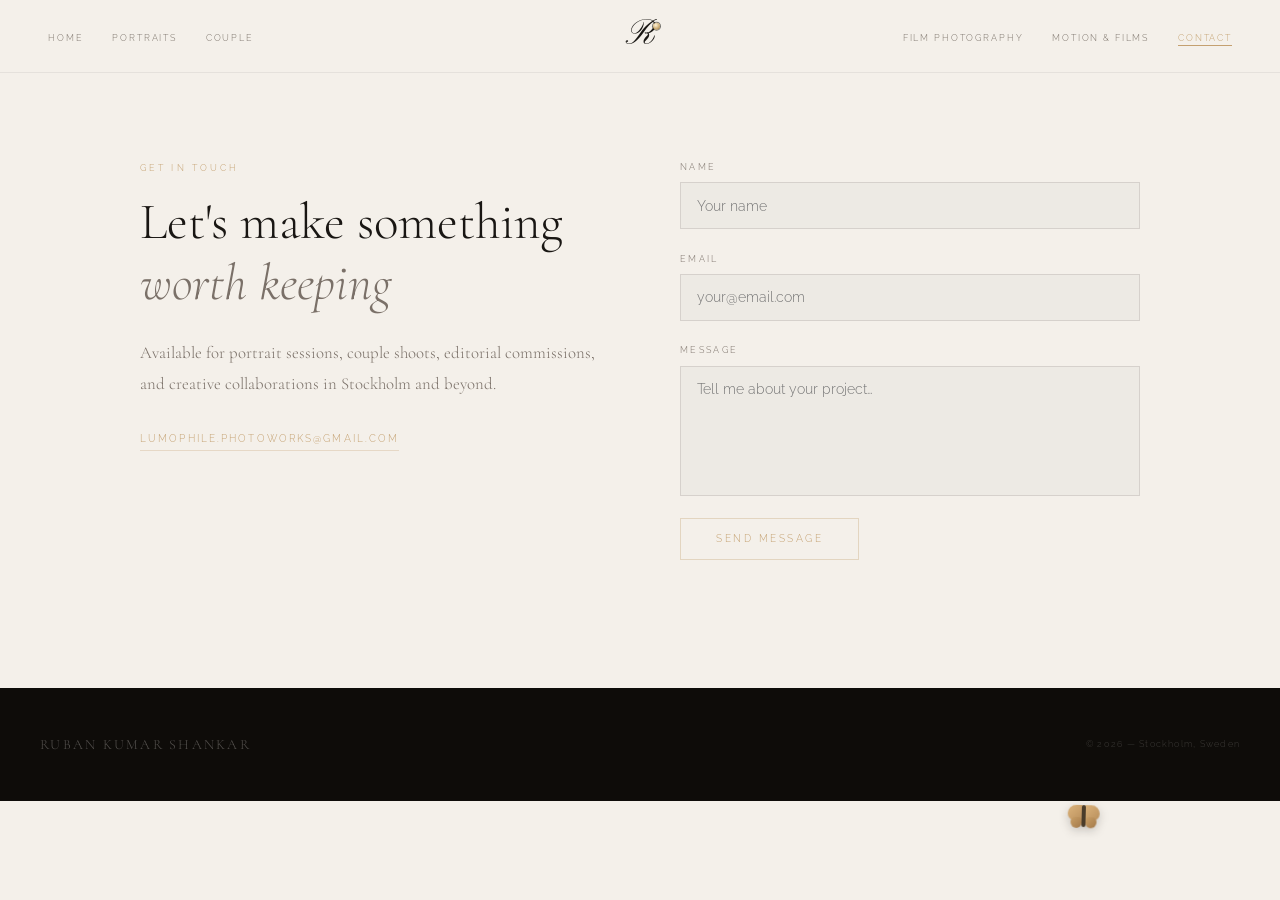
==== commit 287ce367: "Add files via upload" ====
--- a/contact.html
+++ b/contact.html
@@ -12,14 +12,18 @@
 <body>
 <nav id="main-nav">
   <a class="nav-brand flashr" href="index.html" aria-label="Home"><span class="flashr-r">R</span><span class="flashr-bulb"></span><span class="flashr-glow"></span><span class="flashr-sweep"></span><span class="flashr-burst"></span></a>
-  <ul class="nav-links" id="nav-links">
-    <li><a id="nav-home" href="index.html">Home</a></li>
-    <li><a id="nav-portraits" href="portraits.html">Portraits</a></li>
-    <li><a id="nav-couple" href="couple.html">Couple</a></li>
-    <li><a id="nav-film" href="film.html">Film Photography</a></li>
-    <li><a id="nav-motion" href="motion.html">Motion &amp; Films</a></li>
-    <li><a id="nav-contact" href="contact.html">Contact</a></li>
-  </ul>
+  <div class="nav-menu" id="nav-menu">
+    <ul class="nav-group">
+      <li><a id="nav-home" href="index.html">Home</a></li>
+      <li><a id="nav-portraits" href="portraits.html">Portraits</a></li>
+      <li><a id="nav-couple" href="couple.html">Couple</a></li>
+    </ul>
+    <ul class="nav-group">
+      <li><a id="nav-film" href="film.html">Film Photography</a></li>
+      <li><a id="nav-motion" href="motion.html">Motion &amp; Films</a></li>
+      <li><a id="nav-contact" href="contact.html">Contact</a></li>
+    </ul>
+  </div>
   <button class="nav-toggle" id="nav-toggle" aria-label="Menu">
     <span></span><span></span><span></span>
   </button>
@@ -61,5 +65,6 @@
   <div class="modal-body" onclick="event.stopPropagation()" id="modal-body"></div>
 </div>
 <script src="site.js"></script>
+<script src="flight.js"></script>
 </body>
 </html>
--- a/style.css
+++ b/style.css
@@ -204,6 +204,15 @@
     .btn-submit:hover { background:var(--warm); color:var(--ink); border-color:var(--warm); }
     .form-success { display:none; font-family:var(--serif); font-style:italic; color:var(--warm); font-size:1rem; }
 
+    /* HOME PHOTO MARQUEE */
+    .photo-marquee-section { background:var(--paper); padding:3.5rem 0; }
+    .photo-marquee { position:relative; overflow:hidden; -webkit-mask-image:linear-gradient(90deg,transparent,#000 7%,#000 93%,transparent); mask-image:linear-gradient(90deg,transparent,#000 7%,#000 93%,transparent); }
+    .pm-track { display:flex; gap:1rem; width:max-content; animation:pmscroll 48s linear infinite; }
+    .photo-marquee:hover .pm-track { animation-play-state:paused; }
+    .pm-track img { height:230px; width:auto; object-fit:cover; display:block; filter:brightness(.92) saturate(.82) grayscale(.1); transition:filter .5s var(--ease); }
+    .pm-track img:hover { filter:brightness(1) saturate(1) grayscale(0); }
+    @keyframes pmscroll { from{transform:translateX(0)} to{transform:translateX(-50%)} }
+
     /* FOOTER */
     footer { background:#0e0c09; padding:2.8rem 2.5rem; display:flex; justify-content:space-between; align-items:center; flex-wrap:wrap; gap:1rem; }
     .footer-brand { font-family:var(--serif); font-size:.88rem; letter-spacing:.16em; text-transform:uppercase; color:rgba(244,240,234,.3); }
@@ -226,4 +235,26 @@
     @media (max-width:480px) {
       section { padding:4.5rem 0; }
       .portraits-grid { grid-template-columns:1fr 1fr; }
-    }+    }
+
+    /* CENTERED NAV (v2) */
+    #main-nav { justify-content:center; }
+    #main-nav .nav-brand.flashr { position:absolute; left:50%; top:50%; transform:translate(-50%,-50%); }
+    .nav-menu { display:flex; justify-content:space-between; align-items:center; width:100%; }
+    .nav-group { display:flex; gap:1.8rem; list-style:none; }
+    .nav-group a { font-size:.58rem; letter-spacing:.2em; text-transform:uppercase; color:rgba(244,240,234,.8); text-decoration:none; cursor:pointer; position:relative; transition:color .3s; white-space:nowrap; }
+    .nav-group a::after { content:''; position:absolute; bottom:-3px; left:0; width:0; height:1px; background:var(--warm); transition:width .35s var(--ease); }
+    .nav-group a:hover::after, .nav-group a.active::after { width:100%; }
+    .nav-group a.active { color:var(--warm); }
+    nav.scrolled .nav-group a { color:var(--muted); }
+    nav.scrolled .nav-group a.active { color:var(--warm); }
+    @media (max-width:860px){
+      #main-nav { justify-content:flex-start; }
+      #main-nav .nav-brand.flashr { left:1.5rem; top:50%; transform:translateY(-50%); }
+      .nav-menu { position:fixed; top:0; right:-100%; height:100vh; width:72%; background:var(--ink); flex-direction:column; justify-content:center; align-items:center; gap:2.6rem; z-index:210; transition:right .4s var(--ease); }
+      .nav-menu.open { right:0; }
+      .nav-group { flex-direction:column; align-items:center; gap:2.2rem; }
+      .nav-group a { font-size:.8rem; color:rgba(244,240,234,.75) !important; }
+      .nav-group a.active { color:var(--warm) !important; }
+      .nav-toggle { display:block; z-index:300; margin-left:auto; }
+    }
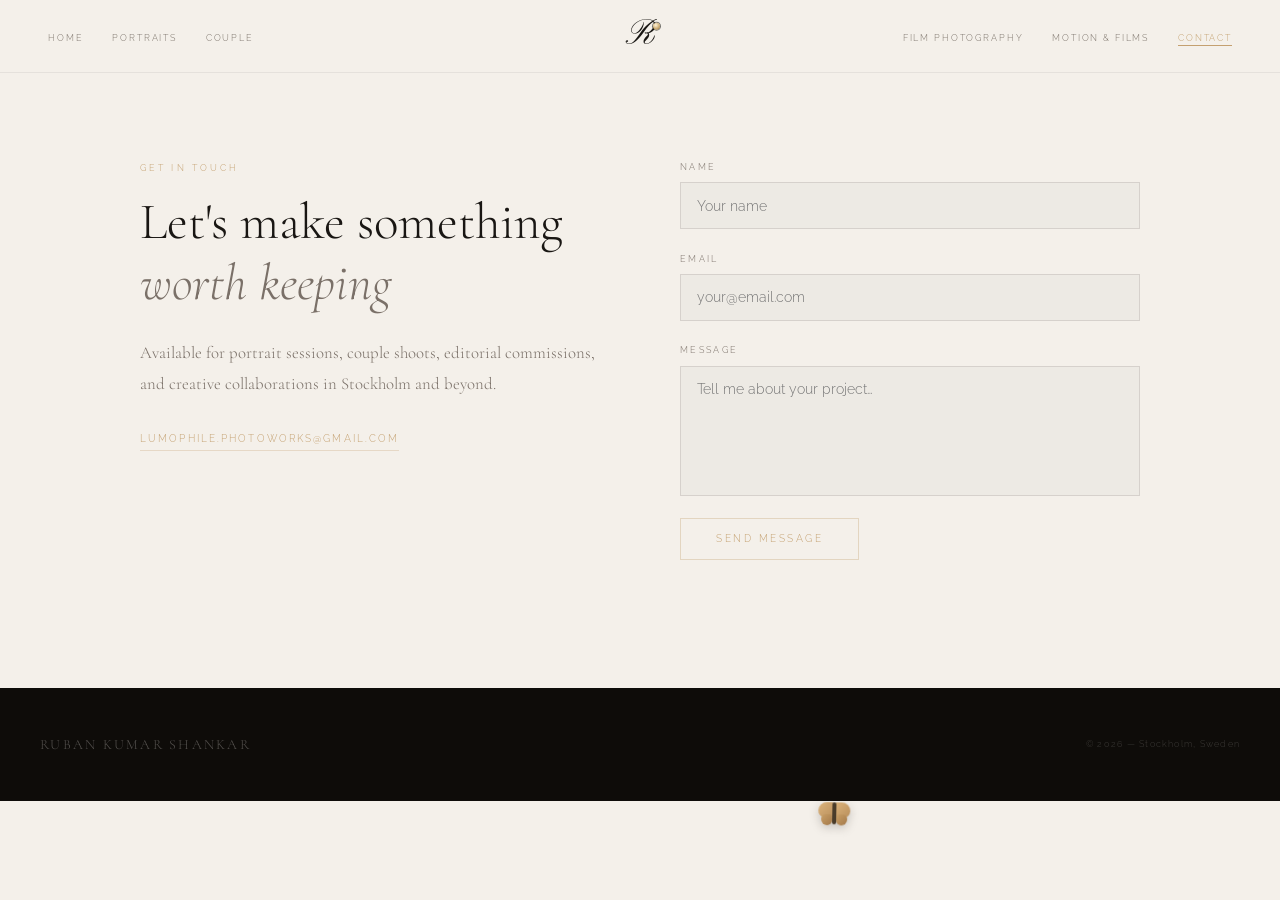
==== commit 306fed77: "favicon linked" ====
--- a/contact.html
+++ b/contact.html
@@ -7,6 +7,7 @@
   <link rel="preconnect" href="https://fonts.googleapis.com"/>
   <link rel="preconnect" href="https://fonts.gstatic.com" crossorigin/>
   <link href="https://fonts.googleapis.com/css2?family=Cormorant+Garamond:ital,wght@0,300;0,400;0,500;1,300;1,400&family=Raleway:wght@200;300;400;500&display=swap" rel="stylesheet"/>
+  <link rel="icon" type="image/png" href="Photos/favicon.png"/>
   <link rel="stylesheet" href="style.css"/>
 </head>
 <body>
